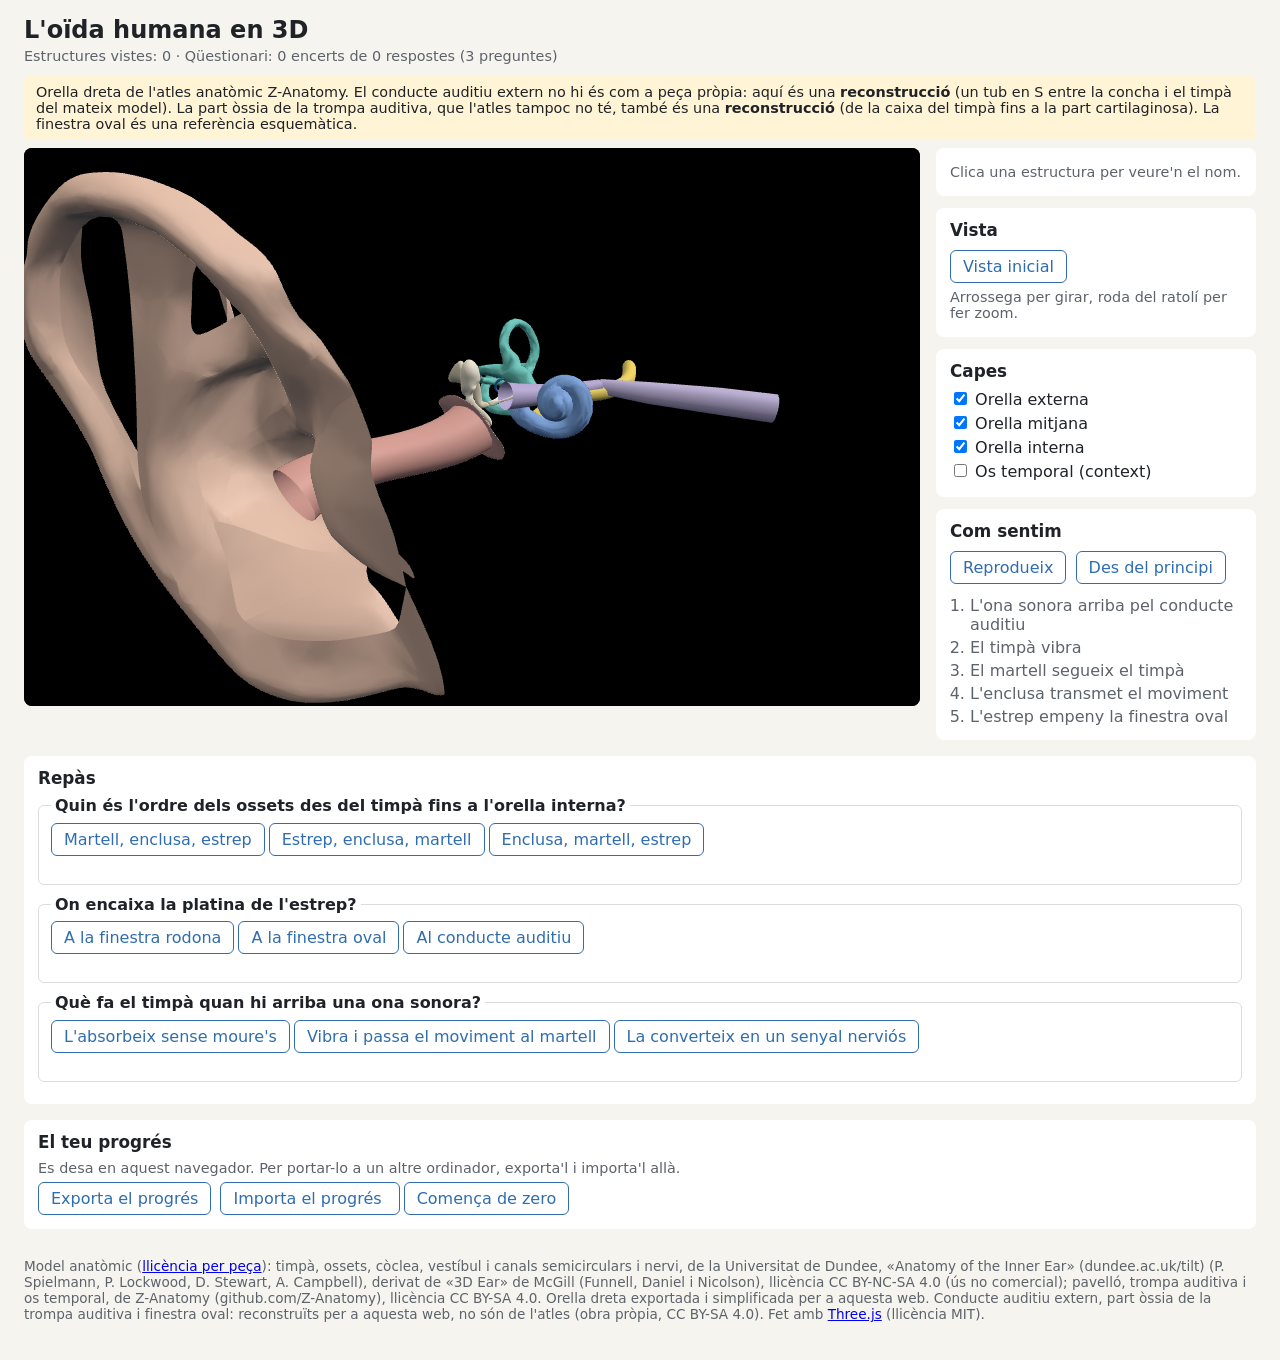
==== index.html @ 9ffafc32 "Primera publicació d'oida-3d (des de dgabalda/oida-3d f59c216) Co-Authored-By: Claude Opus 5.5 <nore" ====
<!doctype html>
<html lang="ca">
<head>
  <meta charset="utf-8">
  <meta name="viewport" content="width=device-width, initial-scale=1">
  <title>L'oïda humana en 3D</title>
  <link rel="stylesheet" href="src/styles.css">
  <script type="importmap">
    { "imports": { "three": "./vendor/three/three.module.min.js", "three/addons/": "./vendor/three/" } }
  </script>
</head>
<body>
  <header>
    <h1>L'oïda humana en 3D</h1>
    <p id="resume" class="resume"></p>
  </header>

  <p id="notice" class="notice" hidden></p>
  <p class="provisional">Orella dreta de l'atles anatòmic Z-Anatomy. El conducte auditiu extern no hi és com a peça pròpia: aquí és una <strong>reconstrucció</strong> (un tub en S entre la concha i el timpà del mateix model). La part òssia de la trompa auditiva, que l'atles tampoc no té, també és una <strong>reconstrucció</strong> (de la caixa del timpà fins a la part cartilaginosa). La finestra oval és una referència esquemàtica.</p>

  <main>
    <section id="viewer" aria-label="Visor 3D">
      <p id="loading" class="loading">Carregant el model…</p>
      <p id="error" class="error" hidden></p>
    </section>

    <aside>
      <div id="info" class="panel"></div>

      <div class="panel">
        <h2>Vista</h2>
        <button id="reset-view" type="button">Vista inicial</button>
        <p class="hint">Arrossega per girar, roda del ratolí per fer zoom.</p>
      </div>

      <div class="panel">
        <h2>Capes</h2>
        <div id="layers"></div>
      </div>

      <div class="panel">
        <h2>Com sentim</h2>
        <button id="play" type="button">Reprodueix</button>
        <button id="restart" type="button">Des del principi</button>
        <ol id="steps"></ol>
      </div>
    </aside>
  </main>

  <section id="quiz" class="panel">
    <h2>Repàs</h2>
    <div id="quiz-questions"></div>
  </section>

  <section class="panel progress-tools">
    <h2>El teu progrés</h2>
    <p class="hint">Es desa en aquest navegador. Per portar-lo a un altre ordinador, exporta'l i importa'l allà.</p>
    <button id="export" type="button">Exporta el progrés</button>
    <label class="file-button">Importa el progrés <input id="import" type="file" accept="application/json,.json"></label>
    <button id="reset" type="button">Comença de zero</button>
  </section>

  <footer>
    <p>Model anatòmic (<a href="model/LLICENCIA.md">llicència per peça</a>): timpà, ossets, còclea, vestíbul i canals semicirculars i nervi, de la Universitat de Dundee, «Anatomy of the Inner Ear» (dundee.ac.uk/tilt) (P. Spielmann, P. Lockwood, D. Stewart, A. Campbell), derivat de «3D Ear» de McGill (Funnell, Daniel i Nicolson), llicència CC BY-NC-SA 4.0 (ús no comercial); pavelló, trompa auditiva i os temporal, de Z-Anatomy (github.com/Z-Anatomy), llicència CC BY-SA 4.0. Orella dreta exportada i simplificada per a aquesta web. Conducte auditiu extern, part òssia de la trompa auditiva i finestra oval: reconstruïts per a aquesta web, no són de l'atles (obra pròpia, CC BY-SA 4.0). Fet amb <a href="vendor/three/LICENSE">Three.js</a> (llicència MIT).</p>
  </footer>

  <script type="module" src="src/main.js"></script>
</body>
</html>
---- src/styles.css ----
/* Minimal interface for delivery 1. The own design comes before the final gift. */
:root {
  --bg: #f6f4ef;
  --panel: #ffffff;
  --text: #1f2328;
  --muted: #5d636b;
  --accent: #2f6db0;
  --ok: #1d7a3a;
  --ko: #b3261e;
  --warn-bg: #fff4d6;
}
* { box-sizing: border-box; }
body { margin: 0; font-family: system-ui, -apple-system, "Segoe UI", sans-serif; background: var(--bg); color: var(--text); }
header { padding: 16px 24px 8px; }
h1 { margin: 0; font-size: 1.5rem; }
h2 { margin: 0 0 8px; font-size: 1.05rem; }
.resume, .hint { color: var(--muted); font-size: 0.9rem; margin: 4px 0; }
.notice, .provisional { margin: 0 24px 8px; padding: 8px 12px; border-radius: 6px; background: var(--warn-bg); font-size: 0.9rem; }
main { display: grid; grid-template-columns: 1fr 320px; gap: 16px; padding: 0 24px; }
#viewer { position: relative; height: 62vh; min-height: 420px; background: #20262e; border-radius: 8px; overflow: hidden; }
#viewer canvas { display: block; width: 100%; height: 100%; }
.loading, .error { position: absolute; inset: 0; margin: auto; height: fit-content; text-align: center; color: #fff; padding: 16px; }
.error { color: #ffd2cc; }
aside { display: flex; flex-direction: column; gap: 12px; }
.panel { background: var(--panel); border-radius: 8px; padding: 12px 14px; }
section.panel { margin: 16px 24px 0; }
button, .file-button { font: inherit; padding: 6px 12px; margin: 2px 4px 2px 0; border: 1px solid var(--accent); border-radius: 6px; background: #fff; color: var(--accent); cursor: pointer; }
button:hover, .file-button:hover { background: #eaf1fa; }
.file-button input { display: none; }
#layers label { display: block; margin: 4px 0; }
#steps { padding-left: 20px; margin: 8px 0 0; }
#steps li { padding: 2px 0; color: var(--muted); }
#steps li.active { color: var(--text); font-weight: 600; }
fieldset { border: 1px solid #ddd; border-radius: 6px; margin: 0 0 10px; }
legend { font-weight: 600; padding: 0 4px; }
.feedback.ok { color: var(--ok); }
.feedback.ko { color: var(--ko); }
footer { padding: 16px 24px 24px; color: var(--muted); font-size: 0.85rem; }
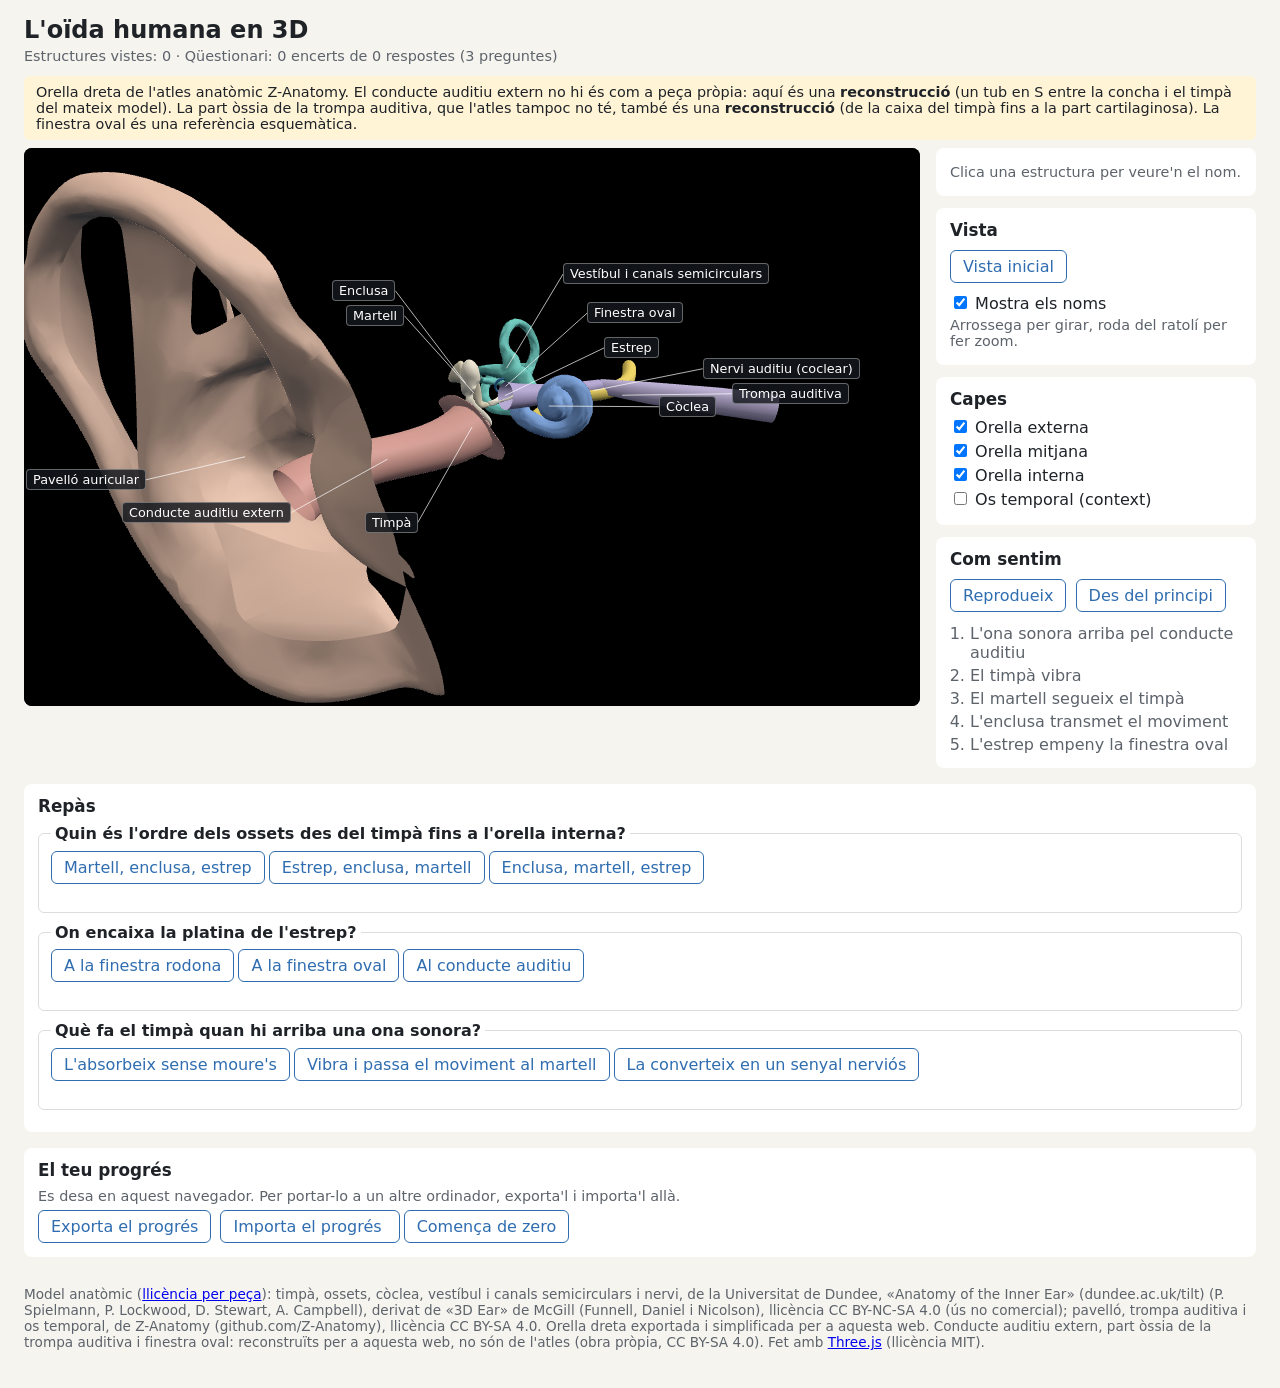
==== commit 36b0cbb7: "Etiquetes amb el nom de cada peça (des de dgabalda/oida-3d 133def7) Co-Authored-By: Claude Opus 5.5 " ====
--- a/index.html
+++ b/index.html
@@ -30,6 +30,7 @@
       <div class="panel">
         <h2>Vista</h2>
         <button id="reset-view" type="button">Vista inicial</button>
+        <label class="toggle"><input id="show-names" type="checkbox" checked> Mostra els noms</label>
         <p class="hint">Arrossega per girar, roda del ratolí per fer zoom.</p>
       </div>
 
--- a/src/styles.css
+++ b/src/styles.css
@@ -36,3 +36,15 @@
 .feedback.ok { color: var(--ok); }
 .feedback.ko { color: var(--ko); }
 footer { padding: 16px 24px 24px; color: var(--muted); font-size: 0.85rem; }
+
+/* Name labels over the model */
+.toggle { display: block; margin: 8px 0 4px; }
+.labels { position: absolute; inset: 0; pointer-events: none; }
+.labels[hidden] { display: none; }
+.label-lines { position: absolute; inset: 0; width: 100%; height: 100%; }
+.label-lines line { stroke: rgba(255, 255, 255, 0.7); stroke-width: 1; }
+.label-lines line.active { stroke: #ffd36b; stroke-width: 2; }
+.label { position: absolute; left: 0; top: 0; white-space: nowrap; font-size: 0.8rem; line-height: 1.2;
+  padding: 2px 6px; border-radius: 4px; background: rgba(20, 24, 30, 0.82); color: #fff; border: 1px solid rgba(255, 255, 255, 0.35); }
+.label[hidden] { display: none; }
+.label.active { background: #ffd36b; color: #1d1d1d; border-color: #ffd36b; font-weight: 600; }
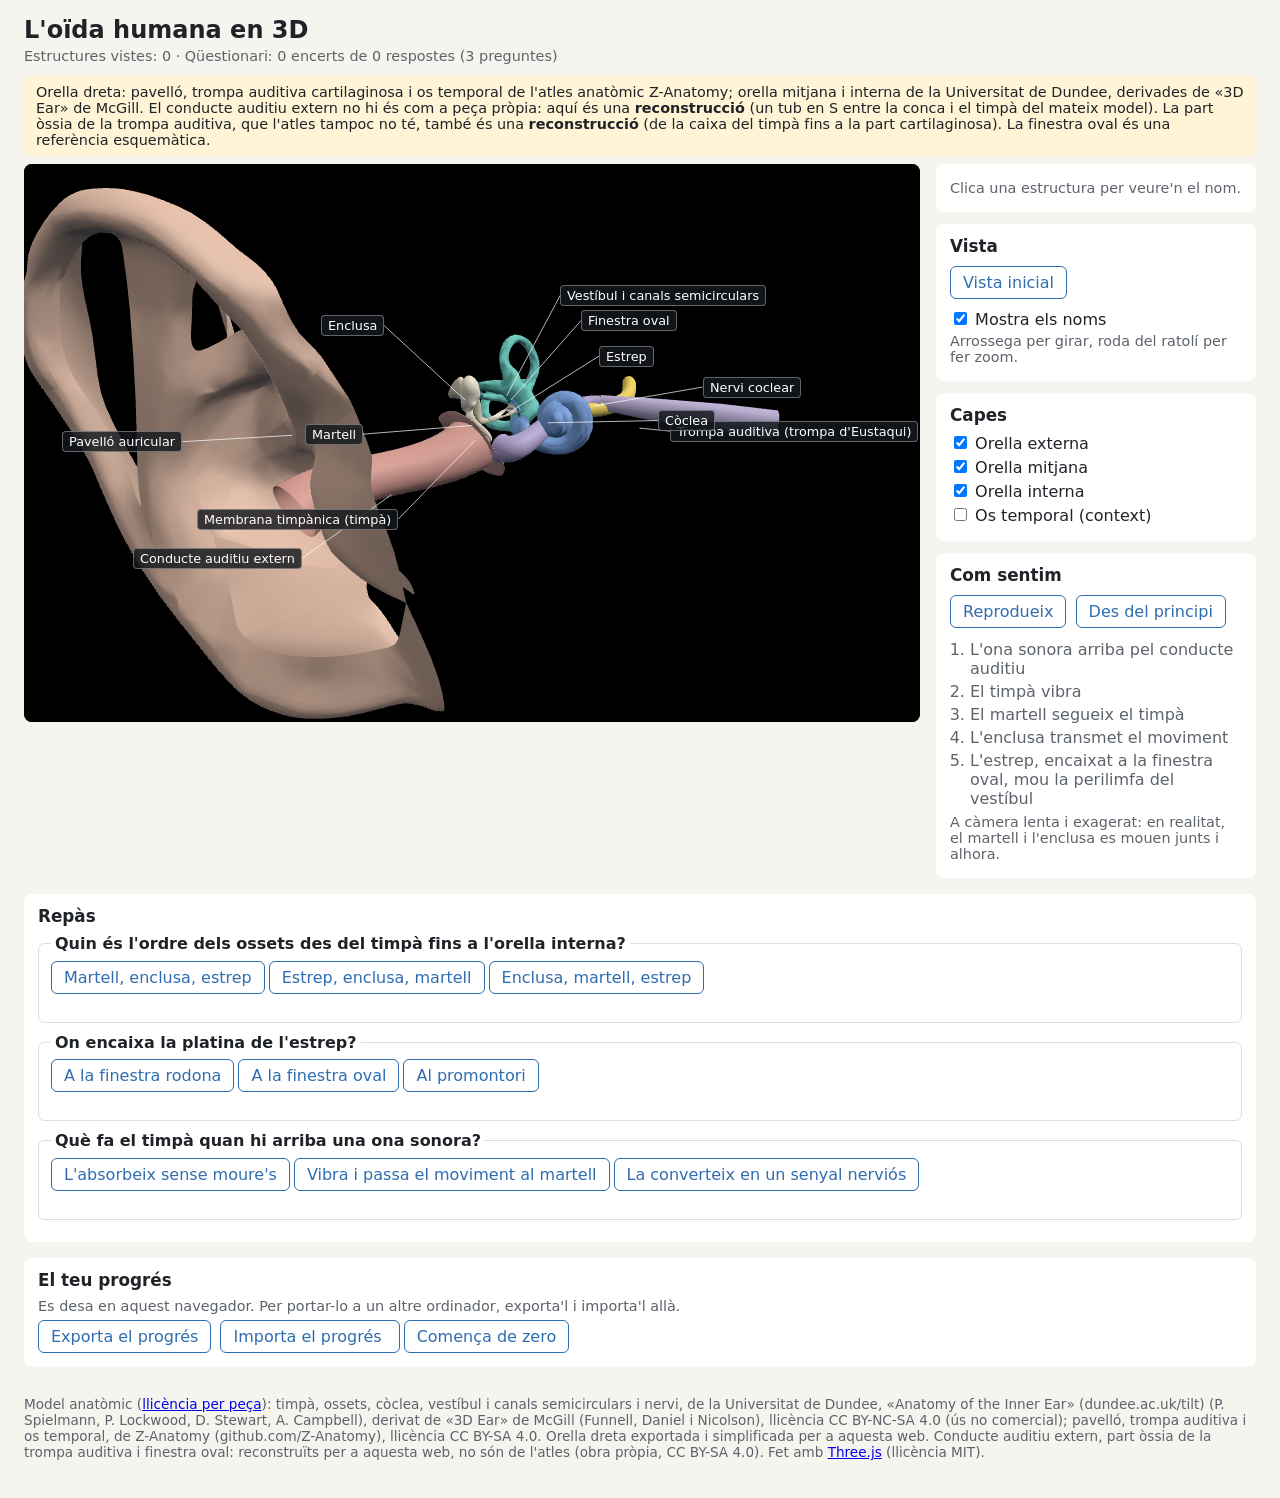
==== commit 3b222b4c: "Revisió anatòmica (des de dgabalda/oida-3d 7ca8094) Co-Authored-By: Claude Opus 5.5 <noreply@anthrop" ====
--- a/index.html
+++ b/index.html
@@ -16,7 +16,7 @@
   </header>
 
   <p id="notice" class="notice" hidden></p>
-  <p class="provisional">Orella dreta de l'atles anatòmic Z-Anatomy. El conducte auditiu extern no hi és com a peça pròpia: aquí és una <strong>reconstrucció</strong> (un tub en S entre la concha i el timpà del mateix model). La part òssia de la trompa auditiva, que l'atles tampoc no té, també és una <strong>reconstrucció</strong> (de la caixa del timpà fins a la part cartilaginosa). La finestra oval és una referència esquemàtica.</p>
+  <p class="provisional">Orella dreta: pavelló, trompa auditiva cartilaginosa i os temporal de l'atles anatòmic Z-Anatomy; orella mitjana i interna de la Universitat de Dundee, derivades de «3D Ear» de McGill. El conducte auditiu extern no hi és com a peça pròpia: aquí és una <strong>reconstrucció</strong> (un tub en S entre la conca i el timpà del mateix model). La part òssia de la trompa auditiva, que l'atles tampoc no té, també és una <strong>reconstrucció</strong> (de la caixa del timpà fins a la part cartilaginosa). La finestra oval és una referència esquemàtica.</p>
 
   <main>
     <section id="viewer" aria-label="Visor 3D">
@@ -44,6 +44,7 @@
         <button id="play" type="button">Reprodueix</button>
         <button id="restart" type="button">Des del principi</button>
         <ol id="steps"></ol>
+        <p id="animation-note" class="hint"></p>
       </div>
     </aside>
   </main>
